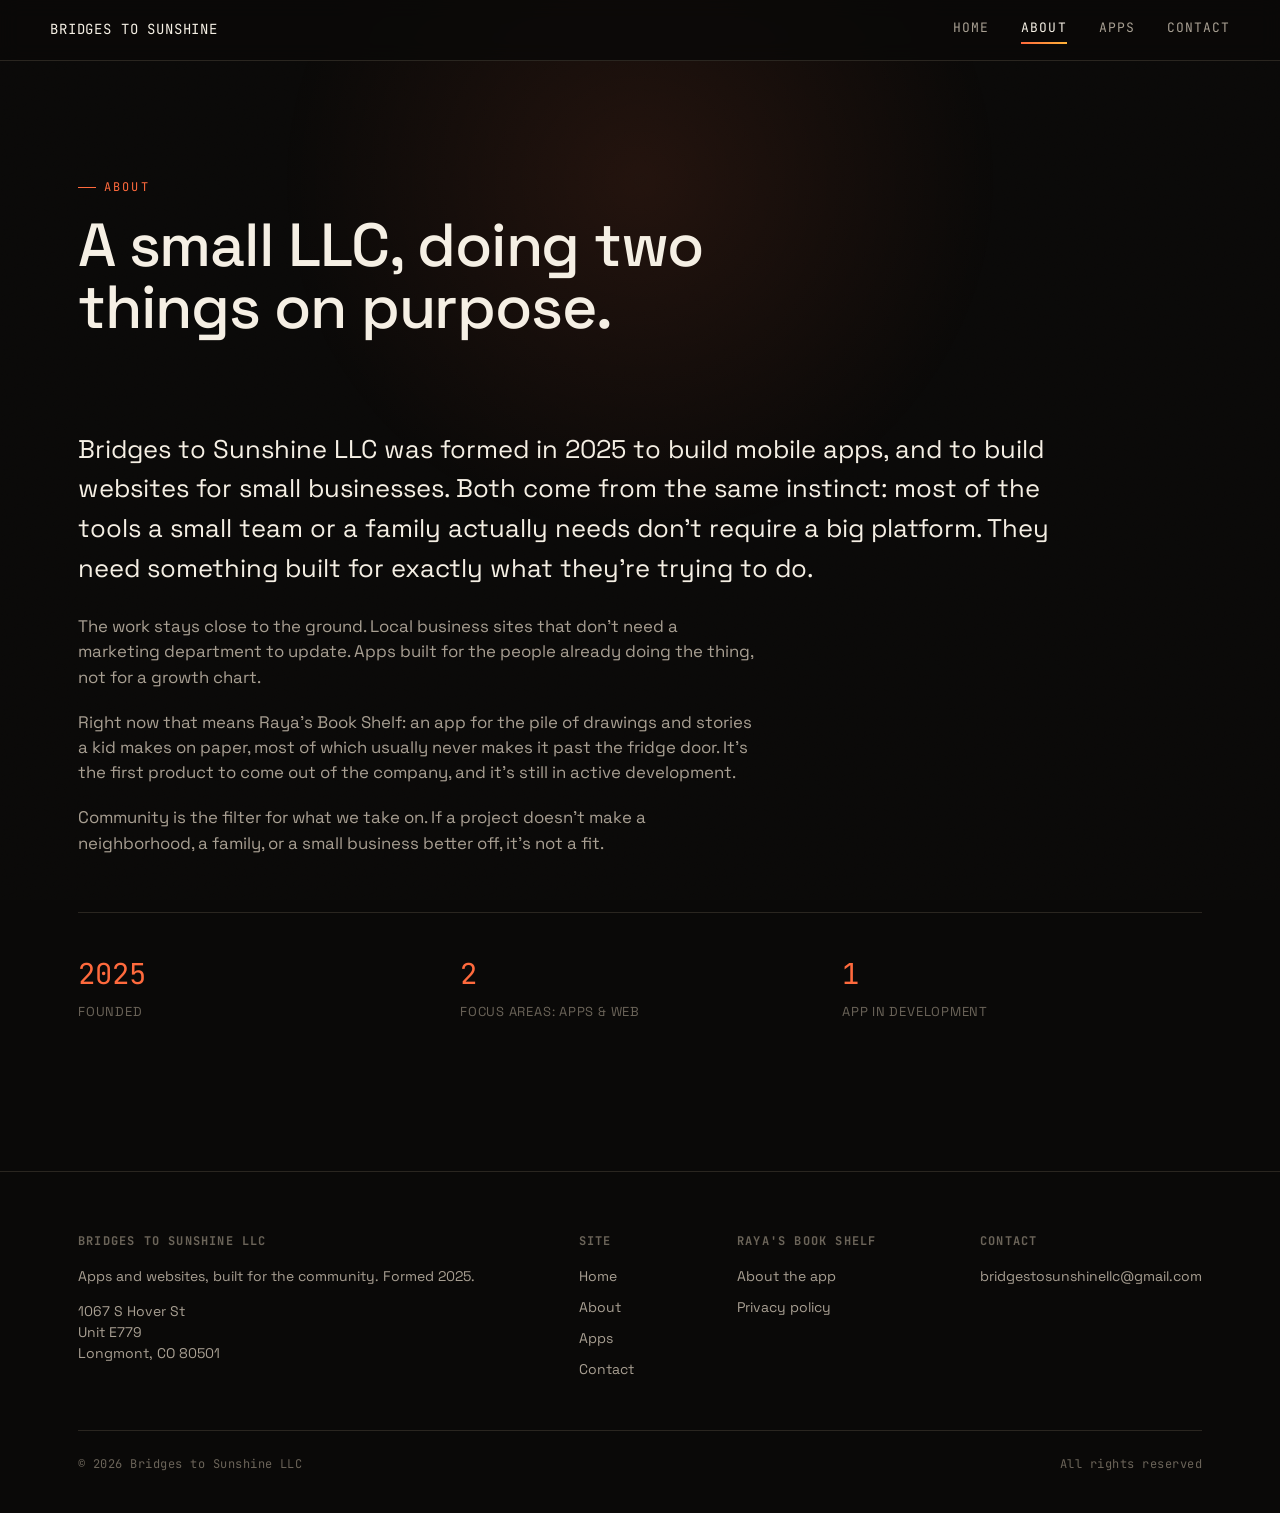
==== about.html @ aad628bf "Add files via upload" ====
<!doctype html>
<html lang="en">
<head>
<meta charset="UTF-8">
<meta name="viewport" content="width=device-width, initial-scale=1">
<title>About — Bridges to Sunshine LLC</title>
<meta name="description" content="Bridges to Sunshine LLC was formed in 2025 to build mobile apps and websites for small businesses and the communities around them.">
<link rel="icon" href="assets/raya-icon.svg" type="image/svg+xml">
<link rel="canonical" href="https://www.bridgestosunshine.com/about.html">
<link rel="preconnect" href="https://fonts.googleapis.com">
<link rel="preconnect" href="https://fonts.gstatic.com" crossorigin>
<link href="https://fonts.googleapis.com/css2?family=Space+Grotesk:wght@400;500;600;700&family=Fraunces:ital,opsz,wght@0,9..144,400;1,9..144,400&family=JetBrains+Mono:wght@400;500&display=swap" rel="stylesheet">
<link rel="stylesheet" href="css/styles.css">
</head>
<body>
<div id="glow"></div>

<header class="site">
  <div class="wrap nav-row">
    <a href="index.html" class="brand">
      Bridges to Sunshine
    </a>
    <nav class="links" id="nav-links">
      <a href="index.html">Home</a>
      <a href="about.html" class="active">About</a>
      <a href="apps.html">Apps</a>
      <a href="contact.html">Contact</a>
    </nav>
    <button class="menu-btn" aria-label="Toggle menu" aria-expanded="false">
      <svg viewBox="0 0 24 24" width="18" height="18" fill="none" stroke="currentColor" stroke-width="2"><path d="M3 6h18M3 12h18M3 18h18"/></svg>
    </button>
  </div>
</header>

<main>
  <section class="hero" style="padding-bottom: 40px;">
    <div class="wrap">
      <span class="eyebrow reveal">About</span>
      <h1 class="reveal" style="font-size: clamp(2.2rem, 5vw, 3.8rem); max-width: 20ch;">A small LLC, doing two things on purpose.</h1>
    </div>
  </section>

  <section style="padding-top: 0;">
    <div class="wrap">
      <p class="about-lede reveal">Bridges to Sunshine LLC was formed in 2025 to build mobile apps, and to build websites for small businesses. Both come from the same instinct: most of the tools a small team or a family actually needs don't require a big platform. They need something built for exactly what they're trying to do.</p>

      <div class="about-body reveal">
        <p>The work stays close to the ground. Local business sites that don't need a marketing department to update. Apps built for the people already doing the thing, not for a growth chart.</p>
        <p>Right now that means Raya's Book Shelf: an app for the pile of drawings and stories a kid makes on paper, most of which usually never makes it past the fridge door. It's the first product to come out of the company, and it's still in active development.</p>
        <p>Community is the filter for what we take on. If a project doesn't make a neighborhood, a family, or a small business better off, it's not a fit.</p>
      </div>

      <div class="fact-row reveal">
        <div class="fact">
          <div class="val">2025</div>
          <div class="lab">Founded</div>
        </div>
        <div class="fact">
          <div class="val">2</div>
          <div class="lab">Focus areas: apps &amp; web</div>
        </div>
        <div class="fact">
          <div class="val">1</div>
          <div class="lab">App in development</div>
        </div>
      </div>
    </div>
  </section>
</main>

<footer class="site">
  <div class="wrap">
    <div class="footer-grid">
      <div class="footer-col">
        <h4>Bridges to Sunshine LLC</h4>
        <p>Apps and websites, built for the community. Formed 2025.</p>
        <p>1067 S Hover St<br>Unit E779<br>Longmont, CO 80501</p>
      </div>
      <div class="footer-col">
        <h4>Site</h4>
        <a href="index.html">Home</a>
        <a href="about.html">About</a>
        <a href="apps.html">Apps</a>
        <a href="contact.html">Contact</a>
      </div>
      <div class="footer-col">
        <h4>Raya's Book Shelf</h4>
        <a href="apps.html#raya-book-shelf">About the app</a>
        <a href="privacy-policy.html">Privacy policy</a>
      </div>
      <div class="footer-col">
        <h4>Contact</h4>
        <a href="mailto:bridgestosunshinellc@gmail.com">bridgestosunshinellc@gmail.com</a>
      </div>
    </div>
    <div class="footer-bottom">
      <span>© <span id="year">2026</span> Bridges to Sunshine LLC</span>
      <span>All rights reserved</span>
    </div>
  </div>
</footer>

<script src="js/main.js"></script>
</body>
</html>
---- css/styles.css ----
/* Bridges to Sunshine LLC — site styles
   Type: Space Grotesk (display), Fraunces (editorial serif), JetBrains Mono (labels/nav)
   Palette: ink-black background, sunrise-orange accent gradient, warm off-white text */

:root {
  --bg: #0a0908;
  --bg-alt: #131110;
  --bg-card: #16130f;
  --ink: #f5efe4;
  --ink-dim: #a89f92;
  --ink-faint: #6b6459;
  --line: #2a2620;
  --orange: #ff6a3d;
  --orange-2: #ffb238;
  --orange-dim: #7a3d24;
  --cream: #f2e8d6;
  --radius: 14px;
  --max: 1180px;
  --gradient: linear-gradient(100deg, var(--orange) 0%, var(--orange-2) 100%);
}

* { box-sizing: border-box; }

html { scroll-behavior: smooth; }

body {
  margin: 0;
  background: var(--bg);
  color: var(--ink);
  font-family: "Space Grotesk", "Segoe UI", sans-serif;
  font-size: 16px;
  line-height: 1.5;
  -webkit-font-smoothing: antialiased;
  position: relative;
  overflow-x: hidden;
}

body::before {
  content: "";
  position: fixed;
  inset: 0;
  pointer-events: none;
  z-index: 2;
  opacity: 0.05;
  mix-blend-mode: overlay;
  background-image: url("data:image/svg+xml,%3Csvg xmlns='http://www.w3.org/2000/svg' width='120' height='120'%3E%3Cfilter id='n'%3E%3CfeTurbulence type='fractalNoise' baseFrequency='0.9' numOctaves='2' stitchTiles='stitch'/%3E%3C/filter%3E%3Crect width='100%25' height='100%25' filter='url(%23n)'/%3E%3C/svg%3E");
}

#glow {
  position: fixed;
  inset: 0;
  z-index: 1;
  pointer-events: none;
  background: radial-gradient(600px circle at var(--x, 50%) var(--y, 20%), rgba(255, 106, 61, 0.10), transparent 60%);
  transition: opacity 0.3s;
}

a { color: inherit; text-decoration: none; }
img { max-width: 100%; display: block; }

.wrap {
  max-width: var(--max);
  margin: 0 auto;
  padding: 0 28px;
  position: relative;
  z-index: 3;
}

.mono {
  font-family: "JetBrains Mono", monospace;
  letter-spacing: 0.06em;
  text-transform: uppercase;
}

.eyebrow {
  font-family: "JetBrains Mono", monospace;
  font-size: 12px;
  letter-spacing: 0.18em;
  text-transform: uppercase;
  color: var(--orange);
  display: inline-flex;
  align-items: center;
  gap: 8px;
  margin-bottom: 18px;
}
.eyebrow::before {
  content: "";
  width: 18px;
  height: 1px;
  background: var(--orange);
}

/* ---------- header ---------- */
header.site {
  position: sticky;
  top: 0;
  z-index: 40;
  background: rgba(10, 9, 8, 0.82);
  backdrop-filter: blur(10px);
  border-bottom: 1px solid var(--line);
}
.nav-row {
  display: flex;
  align-items: center;
  justify-content: space-between;
  padding: 18px 0;
}
.brand {
  display: flex;
  align-items: center;
  gap: 10px;
  font-family: "JetBrains Mono", monospace;
  font-size: 14px;
  letter-spacing: 0.06em;
  text-transform: uppercase;
}
.brand .mark { width: 26px; height: 26px; color: var(--orange); }
nav.links {
  display: flex;
  gap: 32px;
  font-family: "JetBrains Mono", monospace;
  font-size: 13px;
  letter-spacing: 0.08em;
  text-transform: uppercase;
}
nav.links a { color: var(--ink-dim); position: relative; padding-bottom: 4px; }
nav.links a:hover, nav.links a.active { color: var(--ink); }
nav.links a.active::after {
  content: "";
  position: absolute;
  left: 0; right: 0; bottom: -2px;
  height: 2px;
  background: var(--gradient);
}
.menu-btn {
  display: none;
  background: none;
  border: 1px solid var(--line);
  color: var(--ink);
  width: 38px;
  height: 38px;
  border-radius: 8px;
  cursor: pointer;
}

/* ---------- buttons ---------- */
.btn {
  display: inline-flex;
  align-items: center;
  gap: 10px;
  font-family: "JetBrains Mono", monospace;
  font-size: 13px;
  letter-spacing: 0.06em;
  text-transform: uppercase;
  padding: 13px 22px;
  border-radius: 999px;
  border: 1px solid var(--orange);
  color: var(--ink);
  transition: transform 0.15s ease, background 0.2s ease, color 0.2s ease;
}
.btn:hover { transform: translateY(-2px); }
.btn.solid { background: var(--gradient); border: none; color: #150c07; font-weight: 600; }
.btn.solid:hover { filter: brightness(1.08); }
.btn.ghost:hover { background: rgba(255, 106, 61, 0.1); }

/* ---------- hero ---------- */
.hero { padding: 110px 0 90px; position: relative; }
.hero h1 {
  font-size: clamp(2.6rem, 6vw, 5rem);
  line-height: 1.02;
  margin: 0 0 26px;
  font-weight: 500;
  letter-spacing: -0.02em;
  max-width: 16ch;
}
.hero h1 .accent {
  background: var(--gradient);
  -webkit-background-clip: text;
  background-clip: text;
  color: transparent;
}
.hero .sub { font-size: clamp(1.05rem, 1.6vw, 1.3rem); color: var(--ink-dim); max-width: 52ch; margin: 0 0 40px; }
.hero .cta-row { display: flex; gap: 16px; flex-wrap: wrap; }

/* ---------- sections ---------- */
section { padding: 90px 0; }
.section-head {
  display: flex;
  justify-content: space-between;
  align-items: flex-end;
  gap: 24px;
  margin-bottom: 48px;
  flex-wrap: wrap;
}
h2 { font-size: clamp(1.8rem, 3.4vw, 2.6rem); font-weight: 500; letter-spacing: -0.01em; margin: 0; }
.section-head p { color: var(--ink-dim); max-width: 40ch; margin: 0; }

.bento { display: grid; grid-template-columns: repeat(2, 1fr); gap: 22px; }
.bento .card {
  background: var(--bg-card);
  border: 1px solid var(--line);
  border-radius: var(--radius);
  padding: 36px;
  transition: border-color 0.2s ease, transform 0.2s ease;
}
.bento .card:hover { border-color: var(--orange-dim); transform: translateY(-3px); }
.card .num {
  font-family: "JetBrains Mono", monospace;
  font-size: 12px;
  color: var(--orange);
  letter-spacing: 0.1em;
  margin-bottom: 20px;
  display: block;
}
.card h3 { font-size: 1.5rem; font-weight: 500; margin: 0 0 14px; }
.card p { color: var(--ink-dim); margin: 0; }

.example-links { display: flex; flex-direction: column; gap: 10px; margin-top: 20px; }
.example-links > div { display: flex; flex-wrap: wrap; align-items: baseline; gap: 8px; }
.example-links a {
  font-family: "JetBrains Mono", monospace;
  font-size: 13px;
  letter-spacing: 0.05em;
  text-transform: uppercase;
  color: var(--orange);
  border-bottom: 1px solid var(--orange-dim);
  padding-bottom: 2px;
  white-space: nowrap;
}
.example-links a:hover { color: var(--orange-2); border-color: var(--orange-2); }
.example-links span { color: var(--ink-faint); font-size: 13px; }

.quote {
  font-family: "Fraunces", Georgia, serif;
  font-optical-sizing: auto;
  font-style: italic;
  font-weight: 400;
  font-size: clamp(1.4rem, 3vw, 2.1rem);
  line-height: 1.4;
  max-width: 26ch;
  color: var(--ink);
  border-left: 2px solid var(--orange);
  padding-left: 28px;
}

.app-card {
  background: var(--bg-card);
  border: 1px solid var(--line);
  border-radius: var(--radius);
  padding: 44px;
  display: grid;
  grid-template-columns: 210px 1fr;
  gap: 40px;
  align-items: start;
}
.app-icon {
  width: 210px;
  height: 210px;
  border-radius: 24px;
  background: var(--cream);
  border: 1px solid var(--orange-dim);
  display: flex;
  align-items: center;
  justify-content: center;
  padding: 14px;
}
.app-icon svg, .app-icon img { width: 100%; height: 100%; object-fit: contain; }
.app-title-row { display: flex; align-items: center; gap: 14px; margin-bottom: 12px; flex-wrap: wrap; }
.app-title-row h3 { margin: 0; font-size: 1.7rem; font-weight: 500; }
.badge {
  font-family: "JetBrains Mono", monospace;
  font-size: 11px;
  letter-spacing: 0.08em;
  text-transform: uppercase;
  padding: 5px 12px;
  border-radius: 999px;
  border: 1px solid var(--orange-dim);
  color: var(--orange-2);
  background: rgba(255, 106, 61, 0.08);
}
.app-card .desc { color: var(--ink-dim); max-width: 62ch; margin: 0 0 24px; }
.app-links { display: flex; gap: 24px; flex-wrap: wrap; }
.app-links a {
  font-family: "JetBrains Mono", monospace;
  font-size: 13px;
  letter-spacing: 0.05em;
  text-transform: uppercase;
  color: var(--orange);
  border-bottom: 1px solid var(--orange-dim);
  padding-bottom: 2px;
}
.app-links a:hover { color: var(--orange-2); border-color: var(--orange-2); }

.about-lede { font-size: clamp(1.2rem, 2.2vw, 1.6rem); color: var(--ink); max-width: 62ch; line-height: 1.55; margin-bottom: 26px; }
.about-body p { color: var(--ink-dim); max-width: 62ch; margin: 0 0 20px; font-size: 1.05rem; }
.fact-row {
  display: grid;
  grid-template-columns: repeat(3, 1fr);
  gap: 22px;
  margin-top: 56px;
  border-top: 1px solid var(--line);
  padding-top: 40px;
}
.fact .val { font-family: "JetBrains Mono", monospace; font-size: 1.8rem; color: var(--orange); margin-bottom: 6px; }
.fact .lab { font-size: 13px; color: var(--ink-faint); text-transform: uppercase; letter-spacing: 0.06em; }

.contact-grid { display: grid; grid-template-columns: 1fr 1fr; gap: 60px; }
.field { margin-bottom: 22px; }
.field label {
  display: block;
  font-family: "JetBrains Mono", monospace;
  font-size: 12px;
  letter-spacing: 0.08em;
  text-transform: uppercase;
  color: var(--ink-faint);
  margin-bottom: 8px;
}
.field input, .field textarea {
  width: 100%;
  background: var(--bg-card);
  border: 1px solid var(--line);
  border-radius: 8px;
  padding: 14px 16px;
  color: var(--ink);
  font-family: "Space Grotesk", sans-serif;
  font-size: 15px;
  resize: vertical;
}
.field input:focus, .field textarea:focus { outline: none; border-color: var(--orange); }
.direct-contact { border-left: 1px solid var(--line); padding-left: 60px; }
.direct-contact .email {
  font-family: "JetBrains Mono", monospace;
  font-size: clamp(1.1rem, 2vw, 1.5rem);
  color: var(--orange);
  word-break: break-word;
  display: inline-block;
  margin: 14px 0 30px;
}
.direct-contact p { color: var(--ink-dim); }

.policy { max-width: 74ch; }
.policy h1 { margin-bottom: 6px; }
.policy .eff-date { color: var(--ink-faint); font-family: "JetBrains Mono", monospace; font-size: 13px; margin-bottom: 50px; }
.policy h2 { font-size: 1.3rem; margin-top: 46px; margin-bottom: 16px; padding-top: 30px; border-top: 1px solid var(--line); }
.policy h2:first-of-type { border-top: none; padding-top: 0; margin-top: 30px; }
.policy p, .policy li { color: var(--ink-dim); font-size: 1.02rem; line-height: 1.7; }
.policy ul { padding-left: 22px; }
.policy li { margin-bottom: 10px; }
.policy strong { color: var(--ink); }
.policy a { color: var(--orange); border-bottom: 1px solid var(--orange-dim); }

.reveal { opacity: 0; transform: translateY(18px); transition: opacity 0.6s ease, transform 0.6s ease; }
.reveal.in-view { opacity: 1; transform: translateY(0); }

footer.site { border-top: 1px solid var(--line); padding: 60px 0 40px; margin-top: 60px; }
.footer-grid { display: flex; justify-content: space-between; gap: 40px; flex-wrap: wrap; margin-bottom: 40px; }
.footer-col h4 {
  font-family: "JetBrains Mono", monospace;
  font-size: 12px;
  letter-spacing: 0.1em;
  text-transform: uppercase;
  color: var(--ink-faint);
  margin: 0 0 16px;
}
.footer-col a, .footer-col p { display: block; color: var(--ink-dim); margin-bottom: 10px; font-size: 14px; }
.footer-col a:hover { color: var(--orange); }
.footer-bottom {
  display: flex;
  justify-content: space-between;
  align-items: center;
  flex-wrap: wrap;
  gap: 12px;
  border-top: 1px solid var(--line);
  padding-top: 24px;
  font-family: "JetBrains Mono", monospace;
  font-size: 12px;
  color: var(--ink-faint);
  letter-spacing: 0.04em;
}

@media (max-width: 760px) {
  nav.links {
    position: fixed;
    top: 63px; left: 0; right: 0;
    flex-direction: column;
    background: var(--bg);
    border-bottom: 1px solid var(--line);
    padding: 20px 28px 28px;
    gap: 20px;
    transform: translateY(-120%);
    transition: transform 0.25s ease;
    z-index: 39;
  }
  nav.links.open { transform: translateY(0); }
  .menu-btn { display: block; }
  .bento { grid-template-columns: 1fr; }
  .app-card { grid-template-columns: 1fr; }
  .app-icon { width: 135px; height: 135px; padding: 10px; }
  .contact-grid { grid-template-columns: 1fr; }
  .direct-contact { border-left: none; padding-left: 0; border-top: 1px solid var(--line); padding-top: 40px; }
  .fact-row { grid-template-columns: 1fr; gap: 26px; }
}
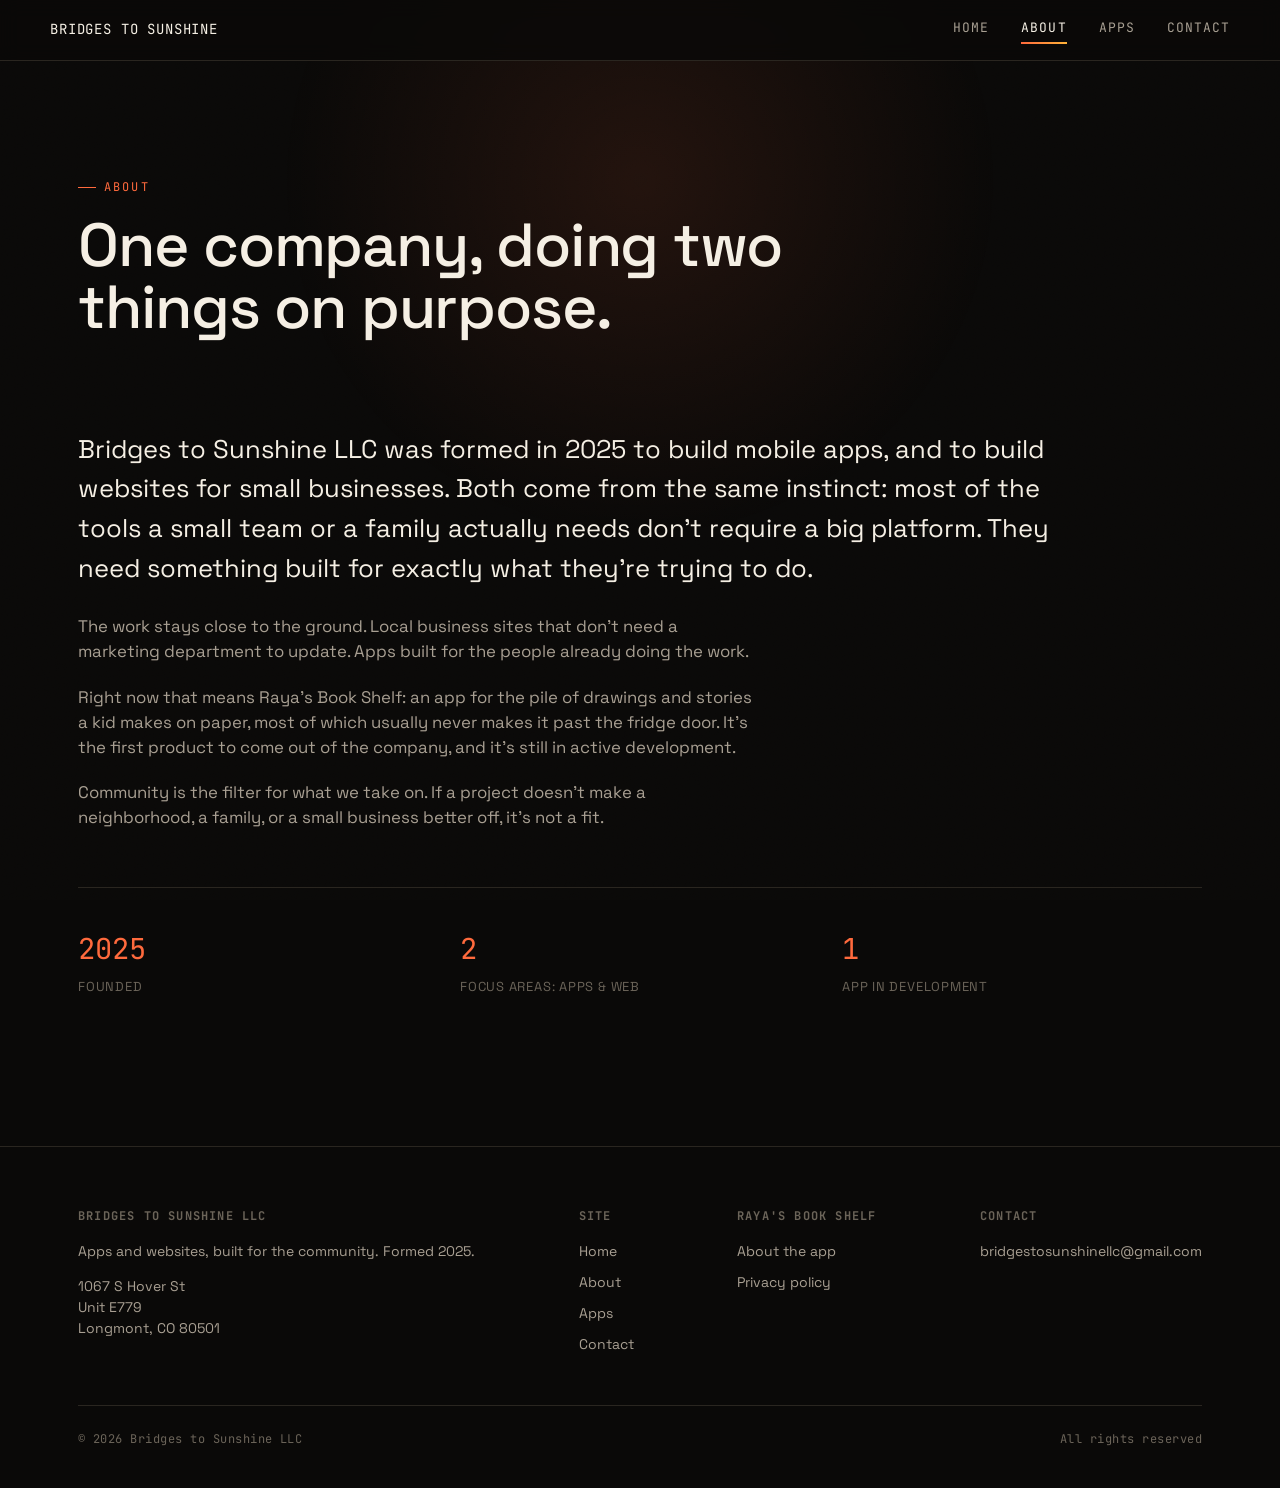
==== commit d9719590: "Add files via upload" ====
--- a/about.html
+++ b/about.html
@@ -1,6 +1,15 @@
 <!doctype html>
 <html lang="en">
 <head>
+<!-- Google tag (gtag.js) -->
+<script async src="https://www.googletagmanager.com/gtag/js?id=G-HX79CXS027"></script>
+<script>
+  window.dataLayer = window.dataLayer || [];
+  function gtag(){dataLayer.push(arguments);}
+  gtag('js', new Date());
+
+  gtag('config', 'G-HX79CXS027');
+</script>
 <meta charset="UTF-8">
 <meta name="viewport" content="width=device-width, initial-scale=1">
 <title>About — Bridges to Sunshine LLC</title>
@@ -36,7 +45,7 @@
   <section class="hero" style="padding-bottom: 40px;">
     <div class="wrap">
       <span class="eyebrow reveal">About</span>
-      <h1 class="reveal" style="font-size: clamp(2.2rem, 5vw, 3.8rem); max-width: 20ch;">A small LLC, doing two things on purpose.</h1>
+      <h1 class="reveal" style="font-size: clamp(2.2rem, 5vw, 3.8rem); max-width: 20ch;">One company, doing two things on purpose.</h1>
     </div>
   </section>
 
@@ -45,7 +54,7 @@
       <p class="about-lede reveal">Bridges to Sunshine LLC was formed in 2025 to build mobile apps, and to build websites for small businesses. Both come from the same instinct: most of the tools a small team or a family actually needs don't require a big platform. They need something built for exactly what they're trying to do.</p>
 
       <div class="about-body reveal">
-        <p>The work stays close to the ground. Local business sites that don't need a marketing department to update. Apps built for the people already doing the thing, not for a growth chart.</p>
+        <p>The work stays close to the ground. Local business sites that don't need a marketing department to update. Apps built for the people already doing the work.</p>
         <p>Right now that means Raya's Book Shelf: an app for the pile of drawings and stories a kid makes on paper, most of which usually never makes it past the fridge door. It's the first product to come out of the company, and it's still in active development.</p>
         <p>Community is the filter for what we take on. If a project doesn't make a neighborhood, a family, or a small business better off, it's not a fit.</p>
       </div>
